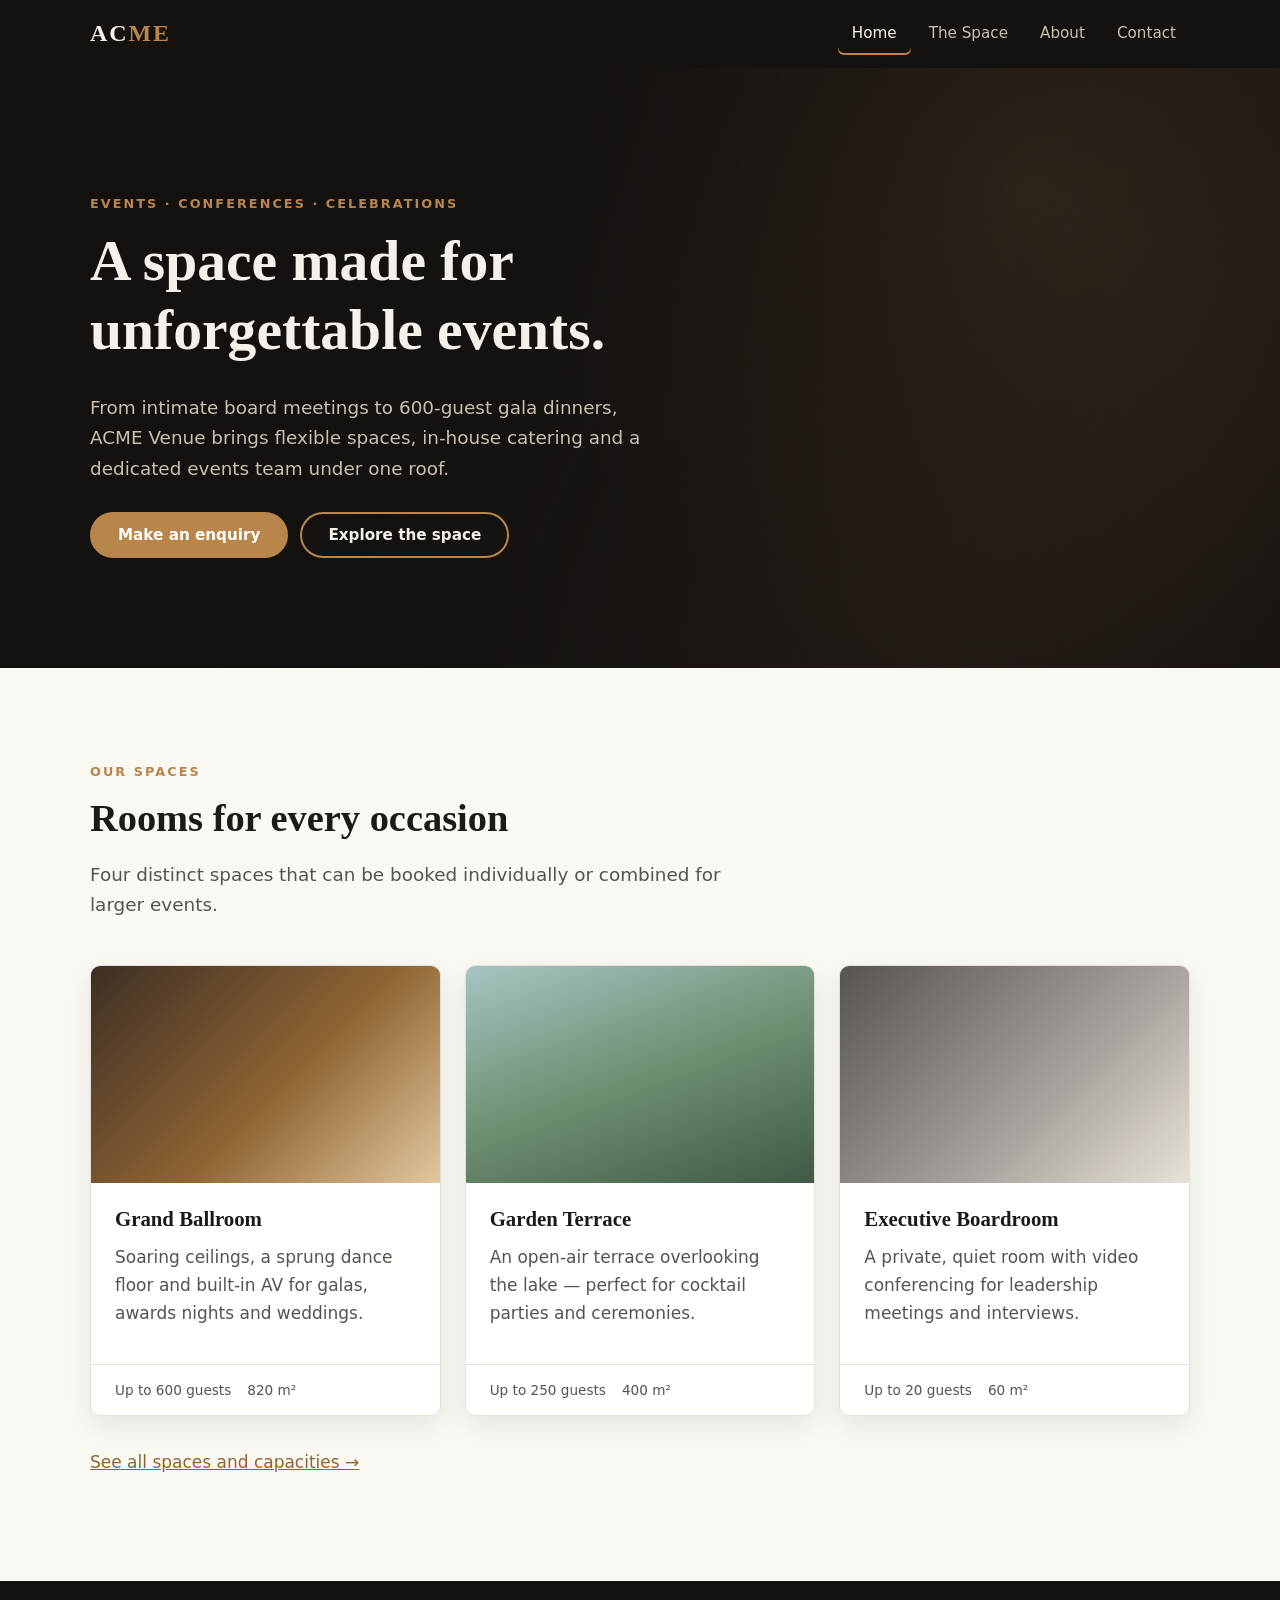
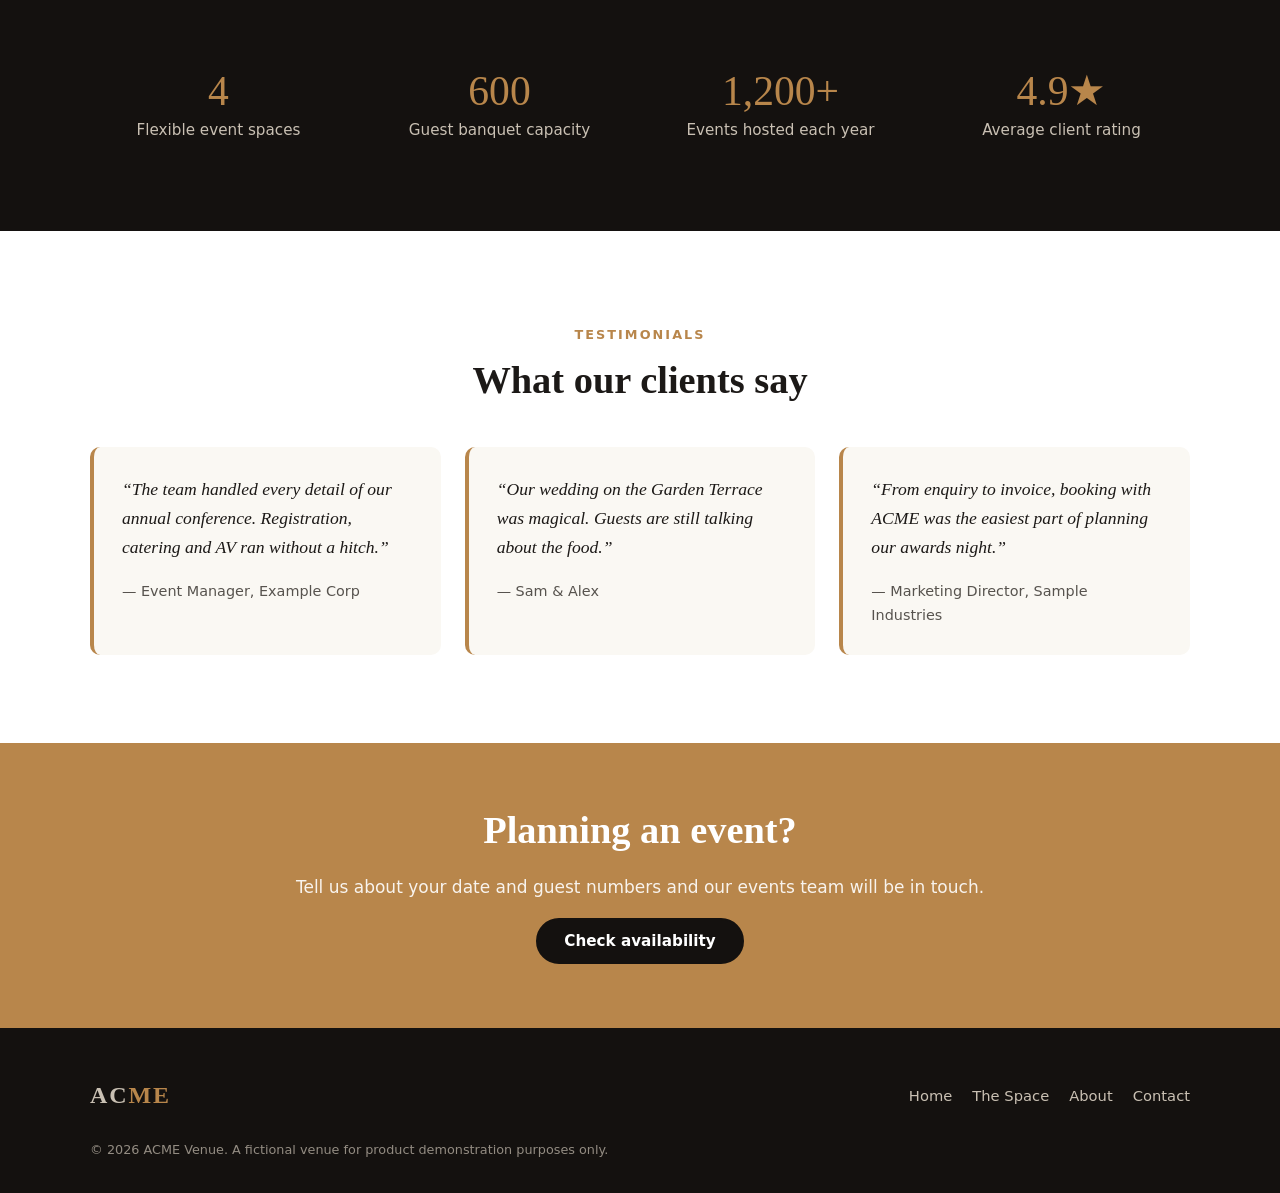
==== site/index.html @ a69da2f5 "Bootstrap static demo site and team tooling - ACME Venue demo site in site/ (Home, The Space, About," ====
<!DOCTYPE html>
<html lang="en">
<head>
  <meta charset="UTF-8">
  <meta name="viewport" content="width=device-width, initial-scale=1.0">
  <title>ACME Venue — Events, Conferences &amp; Celebrations</title>
  <meta name="description" content="ACME Venue is a fictional events venue used to demonstrate product features.">
  <link rel="stylesheet" href="assets/css/styles.css">
</head>
<body>
  <a class="skip-link" href="#main">Skip to content</a>

  <header class="site-header">
    <div class="container">
      <a class="brand" href="index.html">AC<span>ME</span></a>
      <button class="nav-toggle" type="button" aria-controls="site-nav" aria-expanded="false">Menu</button>
      <nav class="site-nav" id="site-nav" aria-label="Main">
        <ul>
          <li><a href="index.html" aria-current="page">Home</a></li>
          <li><a href="space.html">The Space</a></li>
          <li><a href="about.html">About</a></li>
          <li><a href="contact.html">Contact</a></li>
        </ul>
      </nav>
    </div>
  </header>

  <main id="main">
    <section class="hero">
      <div class="container">
        <span class="eyebrow">Events · Conferences · Celebrations</span>
        <h1>A space made for<br>unforgettable events.</h1>
        <p>From intimate board meetings to 600-guest gala dinners, ACME Venue brings flexible spaces, in-house catering and a dedicated events team under one roof.</p>
        <div class="actions">
          <a class="btn" href="contact.html">Make an enquiry</a>
          <a class="btn btn--ghost" href="space.html">Explore the space</a>
        </div>
      </div>
    </section>

    <section class="section">
      <div class="container">
        <div class="section-head">
          <span class="eyebrow">Our spaces</span>
          <h2>Rooms for every occasion</h2>
          <p class="lead">Four distinct spaces that can be booked individually or combined for larger events.</p>
        </div>
        <div class="grid grid--3">
          <article class="card">
            <div class="visual visual--ballroom" role="img" aria-label="Grand Ballroom"></div>
            <div class="card__body">
              <h3>Grand Ballroom</h3>
              <p>Soaring ceilings, a sprung dance floor and built-in AV for galas, awards nights and weddings.</p>
            </div>
            <div class="card__meta"><span>Up to 600 guests</span><span>820 m²</span></div>
          </article>
          <article class="card">
            <div class="visual visual--terrace" role="img" aria-label="Garden Terrace"></div>
            <div class="card__body">
              <h3>Garden Terrace</h3>
              <p>An open-air terrace overlooking the lake — perfect for cocktail parties and ceremonies.</p>
            </div>
            <div class="card__meta"><span>Up to 250 guests</span><span>400 m²</span></div>
          </article>
          <article class="card">
            <div class="visual visual--boardroom" role="img" aria-label="Executive Boardroom"></div>
            <div class="card__body">
              <h3>Executive Boardroom</h3>
              <p>A private, quiet room with video conferencing for leadership meetings and interviews.</p>
            </div>
            <div class="card__meta"><span>Up to 20 guests</span><span>60 m²</span></div>
          </article>
        </div>
        <p style="margin-top: 32px;"><a href="space.html">See all spaces and capacities →</a></p>
      </div>
    </section>

    <section class="section section--dark">
      <div class="container">
        <div class="stats">
          <div><span class="stat__num">4</span><span class="stat__label">Flexible event spaces</span></div>
          <div><span class="stat__num">600</span><span class="stat__label">Guest banquet capacity</span></div>
          <div><span class="stat__num">1,200+</span><span class="stat__label">Events hosted each year</span></div>
          <div><span class="stat__num">4.9★</span><span class="stat__label">Average client rating</span></div>
        </div>
      </div>
    </section>

    <section class="section section--alt" id="testimonials">
      <div class="container">
        <div class="section-head section-head--center">
          <span class="eyebrow">Testimonials</span>
          <h2>What our clients say</h2>
        </div>
        <div class="grid grid--3">
          <blockquote class="quote">
            <p>“The team handled every detail of our annual conference. Registration, catering and AV ran without a hitch.”</p>
            <footer>— Event Manager, Example Corp</footer>
          </blockquote>
          <blockquote class="quote">
            <p>“Our wedding on the Garden Terrace was magical. Guests are still talking about the food.”</p>
            <footer>— Sam &amp; Alex</footer>
          </blockquote>
          <blockquote class="quote">
            <p>“From enquiry to invoice, booking with ACME was the easiest part of planning our awards night.”</p>
            <footer>— Marketing Director, Sample Industries</footer>
          </blockquote>
        </div>
      </div>
    </section>

    <section class="cta">
      <div class="container">
        <h2>Planning an event?</h2>
        <p>Tell us about your date and guest numbers and our events team will be in touch.</p>
        <a class="btn" href="contact.html">Check availability</a>
      </div>
    </section>
  </main>

  <footer class="site-footer">
    <div class="container">
      <a class="brand" href="index.html">AC<span>ME</span></a>
      <nav aria-label="Footer">
        <ul>
          <li><a href="index.html">Home</a></li>
          <li><a href="space.html">The Space</a></li>
          <li><a href="about.html">About</a></li>
          <li><a href="contact.html">Contact</a></li>
        </ul>
      </nav>
      <p class="disclaimer">© <span data-year>2026</span> ACME Venue. A fictional venue for product demonstration purposes only.</p>
    </div>
  </footer>

  <script src="assets/js/main.js"></script>
</body>
</html>
---- site/assets/css/styles.css ----
/* ==========================================================================
   ACME Venue — demo website styles
   Plain CSS, no build step. Keep every url() relative to this file.
   ========================================================================== */

:root {
  --color-ink: #1c1917;
  --color-ink-soft: #57534e;
  --color-paper: #faf8f3;
  --color-surface: #ffffff;
  --color-line: #e7e2d8;
  --color-dark: #14110f;
  --color-dark-soft: #2a2420;
  --color-accent: #b8864b;
  --color-accent-dark: #8f6433;
  --color-on-dark: #f5f1ea;
  --color-on-dark-soft: #c9c0b3;

  --font-sans: system-ui, -apple-system, "Segoe UI", Roboto, "Helvetica Neue", Arial, sans-serif;
  --font-serif: "Iowan Old Style", "Palatino Linotype", Palatino, Georgia, serif;

  --container: 1140px;
  --radius: 10px;
  --shadow: 0 10px 30px rgba(20, 17, 15, 0.08);
}

*, *::before, *::after { box-sizing: border-box; }

html { scroll-behavior: smooth; }

body {
  margin: 0;
  font-family: var(--font-sans);
  font-size: 17px;
  line-height: 1.65;
  color: var(--color-ink);
  background: var(--color-paper);
}

img { max-width: 100%; display: block; }

h1, h2, h3 {
  font-family: var(--font-serif);
  font-weight: 600;
  line-height: 1.2;
  margin: 0 0 0.5em;
}
h1 { font-size: clamp(2.2rem, 5vw, 3.6rem); }
h2 { font-size: clamp(1.7rem, 3.5vw, 2.4rem); }
h3 { font-size: 1.3rem; }

p { margin: 0 0 1em; }

a { color: var(--color-accent-dark); }
a:hover { color: var(--color-accent); }

:focus-visible { outline: 3px solid var(--color-accent); outline-offset: 2px; }

.container {
  width: 100%;
  max-width: var(--container);
  margin: 0 auto;
  padding: 0 20px;
}

.skip-link {
  position: absolute;
  left: -9999px;
  top: 0;
  background: var(--color-surface);
  padding: 8px 16px;
  z-index: 100;
}
.skip-link:focus { left: 16px; top: 16px; }

.eyebrow {
  display: inline-block;
  font-size: 0.8rem;
  font-weight: 600;
  letter-spacing: 0.16em;
  text-transform: uppercase;
  color: var(--color-accent);
  margin-bottom: 0.75rem;
}

/* ---------- Buttons ---------- */

.btn {
  display: inline-block;
  padding: 12px 26px;
  border-radius: 999px;
  border: 2px solid var(--color-accent);
  background: var(--color-accent);
  color: #fff;
  font: 600 0.95rem/1.2 var(--font-sans);
  text-decoration: none;
  cursor: pointer;
  transition: background 0.2s ease, color 0.2s ease, transform 0.1s ease;
}
.btn:hover { background: var(--color-accent-dark); border-color: var(--color-accent-dark); color: #fff; transform: translateY(-1px); }
.btn--ghost { background: transparent; color: var(--color-on-dark); }
.btn--ghost:hover { background: rgba(184, 134, 75, 0.2); color: var(--color-on-dark); }
.btn--outline { background: transparent; color: var(--color-ink); border-color: var(--color-ink); }
.btn--outline:hover { background: var(--color-ink); border-color: var(--color-ink); color: #fff; }

/* ---------- Header / nav ---------- */

.site-header {
  position: sticky;
  top: 0;
  z-index: 50;
  background: var(--color-dark);
  color: var(--color-on-dark);
}
.site-header .container {
  display: flex;
  align-items: center;
  justify-content: space-between;
  min-height: 68px;
}

.brand {
  font-family: var(--font-serif);
  font-size: 1.5rem;
  font-weight: 600;
  letter-spacing: 0.08em;
  color: var(--color-on-dark);
  text-decoration: none;
}
.brand span { color: var(--color-accent); }
.brand:hover { color: var(--color-on-dark); }

.nav-toggle {
  display: none;
  background: none;
  border: 1px solid var(--color-dark-soft);
  border-radius: 6px;
  color: var(--color-on-dark);
  padding: 6px 12px;
  font: inherit;
  cursor: pointer;
}

.site-nav ul {
  display: flex;
  gap: 4px;
  list-style: none;
  margin: 0;
  padding: 0;
}
.site-nav a {
  display: block;
  padding: 8px 14px;
  border-radius: 6px;
  color: var(--color-on-dark-soft);
  text-decoration: none;
  font-size: 0.95rem;
}
.site-nav a:hover { color: var(--color-on-dark); background: var(--color-dark-soft); }
.site-nav a[aria-current="page"] { color: var(--color-on-dark); box-shadow: inset 0 -2px 0 var(--color-accent); }

@media (max-width: 760px) {
  .nav-toggle { display: block; }
  .site-nav {
    display: none;
    position: absolute;
    top: 100%;
    left: 0;
    right: 0;
    background: var(--color-dark);
    border-top: 1px solid var(--color-dark-soft);
    padding: 8px 20px 16px;
  }
  .site-nav.is-open { display: block; }
  .site-nav ul { flex-direction: column; }
}

/* ---------- Hero ---------- */

.hero {
  position: relative;
  color: var(--color-on-dark);
  background:
    linear-gradient(115deg, rgba(20, 17, 15, 0.92) 30%, rgba(20, 17, 15, 0.55)),
    radial-gradient(circle at 80% 20%, #6b4f33 0, transparent 45%),
    radial-gradient(circle at 70% 90%, #3d2f24 0, transparent 50%),
    var(--color-dark);
  padding: 120px 0 110px;
  overflow: hidden;
}
.hero--compact { padding: 80px 0 70px; }
.hero p { max-width: 36rem; font-size: 1.15rem; color: var(--color-on-dark-soft); }
.hero .actions { display: flex; flex-wrap: wrap; gap: 12px; margin-top: 28px; }

/* ---------- Sections ---------- */

.section { padding: 88px 0; }
.section--alt { background: var(--color-surface); }
.section--dark { background: var(--color-dark); color: var(--color-on-dark); }
.section--dark p { color: var(--color-on-dark-soft); }

.section-head { max-width: 40rem; margin-bottom: 44px; }
.section-head--center { margin-left: auto; margin-right: auto; text-align: center; }

.lead { font-size: 1.15rem; color: var(--color-ink-soft); }

@media (max-width: 760px) {
  .section { padding: 56px 0; }
  .hero { padding: 80px 0 72px; }
}

/* ---------- Grids & cards ---------- */

.grid { display: grid; gap: 24px; }
.grid--3 { grid-template-columns: repeat(auto-fit, minmax(260px, 1fr)); }
.grid--2 { grid-template-columns: repeat(auto-fit, minmax(320px, 1fr)); gap: 56px; align-items: center; }

.card {
  background: var(--color-surface);
  border: 1px solid var(--color-line);
  border-radius: var(--radius);
  overflow: hidden;
  box-shadow: var(--shadow);
  display: flex;
  flex-direction: column;
}
.card__body { padding: 24px; flex: 1; }
.card__body p { color: var(--color-ink-soft); margin-bottom: 0.75em; }
.card__meta {
  display: flex;
  flex-wrap: wrap;
  gap: 8px 16px;
  font-size: 0.85rem;
  color: var(--color-ink-soft);
  padding: 14px 24px;
  border-top: 1px solid var(--color-line);
}

/* Decorative "photo" placeholders — pure CSS so the site works offline. */
.visual {
  aspect-ratio: 16 / 10;
  background: linear-gradient(135deg, #d9c4a5, #8f6433);
}
.visual--ballroom { background: linear-gradient(135deg, #3d2f24 0%, #8f6433 55%, #e2c89f 100%); }
.visual--terrace  { background: linear-gradient(160deg, #a7c4c2 0%, #6f8f72 50%, #3f5a45 100%); }
.visual--boardroom{ background: linear-gradient(135deg, #57534e 0%, #a8a29e 60%, #e7e2d8 100%); }
.visual--gallery  { background: linear-gradient(135deg, #7c2d12 0%, #b8864b 60%, #f5d7a8 100%); }
.visual--tall { aspect-ratio: 4 / 3; border-radius: var(--radius); box-shadow: var(--shadow); }

/* ---------- Stats ---------- */

.stats {
  display: grid;
  grid-template-columns: repeat(auto-fit, minmax(180px, 1fr));
  gap: 24px;
  text-align: center;
}
.stat__num {
  display: block;
  font-family: var(--font-serif);
  font-size: 2.6rem;
  color: var(--color-accent);
  line-height: 1.1;
}
.stat__label { color: var(--color-on-dark-soft); font-size: 0.95rem; }

/* ---------- Testimonials ---------- */

.quote {
  margin: 0;
  padding: 28px;
  background: var(--color-paper);
  border-left: 4px solid var(--color-accent);
  border-radius: var(--radius);
}
.quote p { font-family: var(--font-serif); font-size: 1.1rem; font-style: italic; }
.quote footer { font-size: 0.9rem; color: var(--color-ink-soft); }

/* ---------- Lists / tables ---------- */

.ticks { list-style: none; padding: 0; margin: 0 0 1.5em; }
.ticks li { position: relative; padding-left: 28px; margin-bottom: 8px; }
.ticks li::before { content: "✓"; position: absolute; left: 0; color: var(--color-accent); font-weight: 700; }

.table-wrap { overflow-x: auto; }
table { width: 100%; border-collapse: collapse; background: var(--color-surface); border-radius: var(--radius); overflow: hidden; }
th, td { padding: 14px 16px; text-align: left; border-bottom: 1px solid var(--color-line); }
th { background: var(--color-dark); color: var(--color-on-dark); font-weight: 600; font-size: 0.9rem; }

/* ---------- CTA banner ---------- */

.cta {
  background: var(--color-accent);
  color: #fff;
  padding: 64px 0;
  text-align: center;
}
.cta h2 { color: #fff; }
.cta p { color: rgba(255, 255, 255, 0.9); }
.cta .btn { background: var(--color-dark); border-color: var(--color-dark); }
.cta .btn:hover { background: var(--color-dark-soft); border-color: var(--color-dark-soft); }

/* ---------- Forms ---------- */

.form { display: grid; gap: 16px; }
.form-row { display: grid; grid-template-columns: repeat(auto-fit, minmax(220px, 1fr)); gap: 16px; }
.form label { display: block; font-weight: 600; font-size: 0.9rem; margin-bottom: 6px; }
.form input, .form select, .form textarea {
  width: 100%;
  padding: 11px 14px;
  font: inherit;
  color: inherit;
  background: var(--color-surface);
  border: 1.5px solid var(--color-line);
  border-radius: 8px;
}
.form input:focus, .form select:focus, .form textarea:focus {
  outline: none;
  border-color: var(--color-accent);
  box-shadow: 0 0 0 3px rgba(184, 134, 75, 0.2);
}
.form-note { font-size: 0.85rem; color: var(--color-ink-soft); }
.form-success {
  padding: 16px 20px;
  border-radius: 8px;
  background: #ecf5e8;
  border: 1px solid #b9d8ad;
  color: #2f5a22;
}

.contact-list { list-style: none; padding: 0; margin: 0; }
.contact-list li { margin-bottom: 18px; }
.contact-list strong { display: block; font-size: 0.8rem; letter-spacing: 0.1em; text-transform: uppercase; color: var(--color-ink-soft); }

.panel {
  background: var(--color-surface);
  border: 1px solid var(--color-line);
  border-radius: var(--radius);
  padding: 32px;
  box-shadow: var(--shadow);
}

/* ---------- Footer ---------- */

.site-footer {
  background: var(--color-dark);
  color: var(--color-on-dark-soft);
  padding: 48px 0 32px;
  font-size: 0.92rem;
}
.site-footer .container { display: flex; flex-wrap: wrap; gap: 24px; justify-content: space-between; align-items: center; }
.site-footer nav ul { display: flex; flex-wrap: wrap; gap: 20px; list-style: none; margin: 0; padding: 0; }
.site-footer a { color: var(--color-on-dark-soft); text-decoration: none; }
.site-footer a:hover { color: var(--color-on-dark); }
.site-footer .disclaimer { flex-basis: 100%; font-size: 0.8rem; opacity: 0.7; margin: 0; }
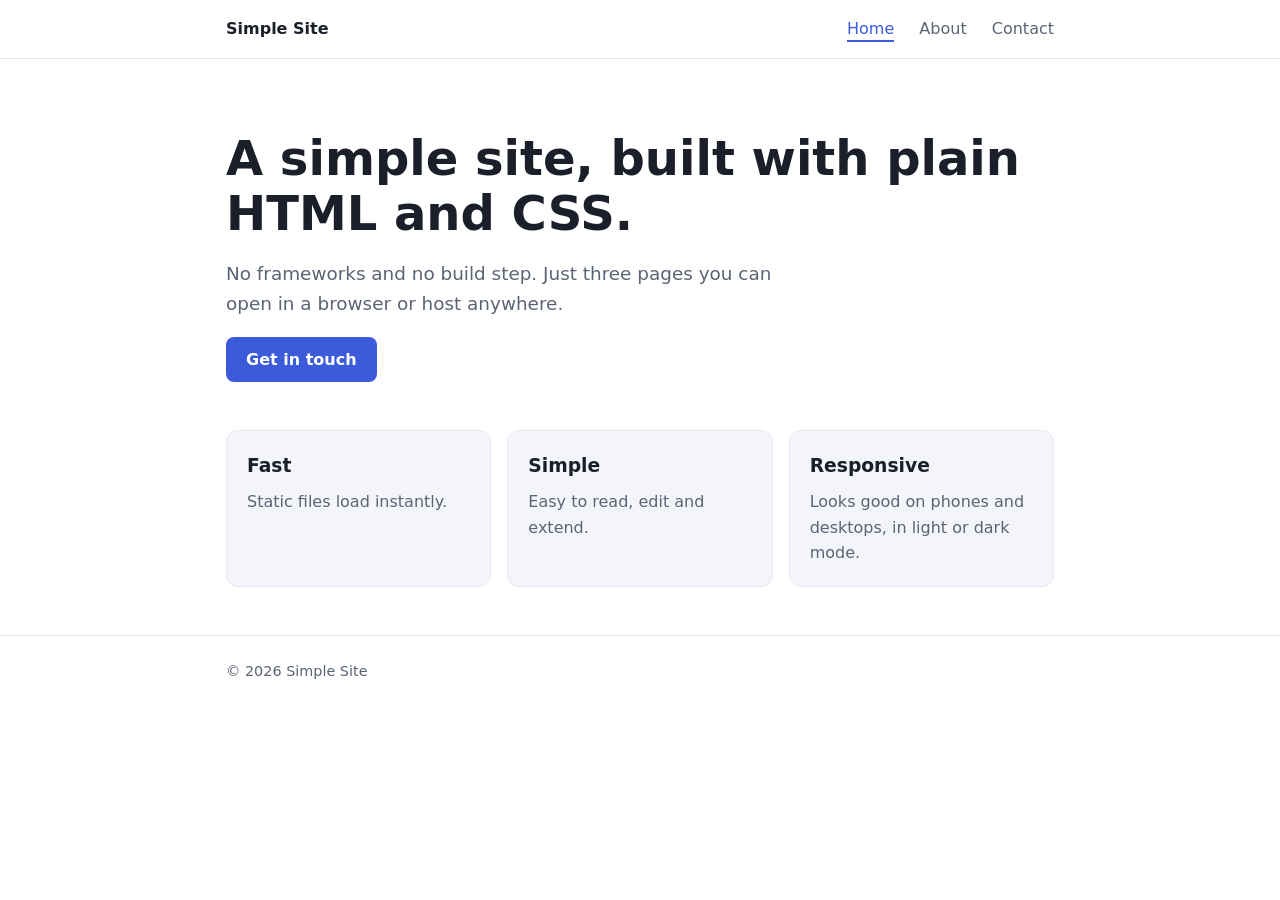
==== commit a29a15e2: "Replace site with new website Co-Authored-By: Claude Sonnet 5.5 <noreply@anthropic.com> Claude-Sessi" ====
--- a/site/index.html
+++ b/site/index.html
@@ -1,138 +1,32 @@
-<!DOCTYPE html>
+<!doctype html>
 <html lang="en">
 <head>
-  <meta charset="UTF-8">
-  <meta name="viewport" content="width=device-width, initial-scale=1.0">
-  <title>ACME Venue — Events, Conferences &amp; Celebrations</title>
-  <meta name="description" content="ACME Venue is a fictional events venue used to demonstrate product features.">
-  <link rel="stylesheet" href="assets/css/styles.css">
+<meta charset="utf-8">
+<meta name="viewport" content="width=device-width,initial-scale=1">
+<title>Home | Simple Site</title>
+<link rel="stylesheet" href="assets/styles.css">
 </head>
 <body>
-  <a class="skip-link" href="#main">Skip to content</a>
-
-  <header class="site-header">
-    <div class="container">
-      <a class="brand" href="index.html">AC<span>ME</span></a>
-      <button class="nav-toggle" type="button" aria-controls="site-nav" aria-expanded="false">Menu</button>
-      <nav class="site-nav" id="site-nav" aria-label="Main">
-        <ul>
-          <li><a href="index.html" aria-current="page">Home</a></li>
-          <li><a href="space.html">The Space</a></li>
-          <li><a href="about.html">About</a></li>
-          <li><a href="contact.html">Contact</a></li>
-        </ul>
-      </nav>
-    </div>
-  </header>
-
-  <main id="main">
-    <section class="hero">
-      <div class="container">
-        <span class="eyebrow">Events · Conferences · Celebrations</span>
-        <h1>A space made for<br>unforgettable events.</h1>
-        <p>From intimate board meetings to 600-guest gala dinners, ACME Venue brings flexible spaces, in-house catering and a dedicated events team under one roof.</p>
-        <div class="actions">
-          <a class="btn" href="contact.html">Make an enquiry</a>
-          <a class="btn btn--ghost" href="space.html">Explore the space</a>
-        </div>
-      </div>
-    </section>
-
-    <section class="section">
-      <div class="container">
-        <div class="section-head">
-          <span class="eyebrow">Our spaces</span>
-          <h2>Rooms for every occasion</h2>
-          <p class="lead">Four distinct spaces that can be booked individually or combined for larger events.</p>
-        </div>
-        <div class="grid grid--3">
-          <article class="card">
-            <div class="visual visual--ballroom" role="img" aria-label="Grand Ballroom"></div>
-            <div class="card__body">
-              <h3>Grand Ballroom</h3>
-              <p>Soaring ceilings, a sprung dance floor and built-in AV for galas, awards nights and weddings.</p>
-            </div>
-            <div class="card__meta"><span>Up to 600 guests</span><span>820 m²</span></div>
-          </article>
-          <article class="card">
-            <div class="visual visual--terrace" role="img" aria-label="Garden Terrace"></div>
-            <div class="card__body">
-              <h3>Garden Terrace</h3>
-              <p>An open-air terrace overlooking the lake — perfect for cocktail parties and ceremonies.</p>
-            </div>
-            <div class="card__meta"><span>Up to 250 guests</span><span>400 m²</span></div>
-          </article>
-          <article class="card">
-            <div class="visual visual--boardroom" role="img" aria-label="Executive Boardroom"></div>
-            <div class="card__body">
-              <h3>Executive Boardroom</h3>
-              <p>A private, quiet room with video conferencing for leadership meetings and interviews.</p>
-            </div>
-            <div class="card__meta"><span>Up to 20 guests</span><span>60 m²</span></div>
-          </article>
-        </div>
-        <p style="margin-top: 32px;"><a href="space.html">See all spaces and capacities →</a></p>
-      </div>
-    </section>
-
-    <section class="section section--dark">
-      <div class="container">
-        <div class="stats">
-          <div><span class="stat__num">4</span><span class="stat__label">Flexible event spaces</span></div>
-          <div><span class="stat__num">600</span><span class="stat__label">Guest banquet capacity</span></div>
-          <div><span class="stat__num">1,200+</span><span class="stat__label">Events hosted each year</span></div>
-          <div><span class="stat__num">4.9★</span><span class="stat__label">Average client rating</span></div>
-        </div>
-      </div>
-    </section>
-
-    <section class="section section--alt" id="testimonials">
-      <div class="container">
-        <div class="section-head section-head--center">
-          <span class="eyebrow">Testimonials</span>
-          <h2>What our clients say</h2>
-        </div>
-        <div class="grid grid--3">
-          <blockquote class="quote">
-            <p>“The team handled every detail of our annual conference. Registration, catering and AV ran without a hitch.”</p>
-            <footer>— Event Manager, Example Corp</footer>
-          </blockquote>
-          <blockquote class="quote">
-            <p>“Our wedding on the Garden Terrace was magical. Guests are still talking about the food.”</p>
-            <footer>— Sam &amp; Alex</footer>
-          </blockquote>
-          <blockquote class="quote">
-            <p>“From enquiry to invoice, booking with ACME was the easiest part of planning our awards night.”</p>
-            <footer>— Marketing Director, Sample Industries</footer>
-          </blockquote>
-        </div>
-      </div>
-    </section>
-
-    <section class="cta">
-      <div class="container">
-        <h2>Planning an event?</h2>
-        <p>Tell us about your date and guest numbers and our events team will be in touch.</p>
-        <a class="btn" href="contact.html">Check availability</a>
-      </div>
-    </section>
-  </main>
-
-  <footer class="site-footer">
-    <div class="container">
-      <a class="brand" href="index.html">AC<span>ME</span></a>
-      <nav aria-label="Footer">
-        <ul>
-          <li><a href="index.html">Home</a></li>
-          <li><a href="space.html">The Space</a></li>
-          <li><a href="about.html">About</a></li>
-          <li><a href="contact.html">Contact</a></li>
-        </ul>
-      </nav>
-      <p class="disclaimer">© <span data-year>2026</span> ACME Venue. A fictional venue for product demonstration purposes only.</p>
-    </div>
-  </footer>
-
-  <script src="assets/js/main.js"></script>
+<header><div class="wrap">
+<a class="brand" href="index.html">Simple Site</a>
+<nav>
+<a href="index.html" aria-current="page">Home</a>
+<a href="about.html">About</a>
+<a href="contact.html">Contact</a>
+</nav>
+</div></header>
+<main class="wrap">
+<section class="hero">
+<h1>A simple site, built with plain HTML and CSS.</h1>
+<p>No frameworks and no build step. Just three pages you can open in a browser or host anywhere.</p>
+<a class="btn" href="contact.html">Get in touch</a>
+</section>
+<section class="cards">
+<div class="card"><h3>Fast</h3><p>Static files load instantly.</p></div>
+<div class="card"><h3>Simple</h3><p>Easy to read, edit and extend.</p></div>
+<div class="card"><h3>Responsive</h3><p>Looks good on phones and desktops, in light or dark mode.</p></div>
+</section>
+</main>
+<footer><div class="wrap">&copy; 2026 Simple Site</div></footer>
 </body>
 </html>
--- a/site/assets/styles.css
+++ b/site/assets/styles.css
@@ -0,0 +1,23 @@
+:root{--bg:#fff;--fg:#1b1f2a;--muted:#5b6474;--accent:#3b5bdb;--soft:#f3f5fb;--line:#e3e7f0}
+@media(prefers-color-scheme:dark){:root{--bg:#12141b;--fg:#eceff6;--muted:#a3adc2;--accent:#8ea2ff;--soft:#1a1d27;--line:#2a2f3d}}
+*{box-sizing:border-box}
+body{margin:0;font:16px/1.6 system-ui,-apple-system,Segoe UI,Roboto,sans-serif;background:var(--bg);color:var(--fg)}
+.wrap{max-width:860px;margin:0 auto;padding:0 16px}
+header{border-bottom:1px solid var(--line)}
+header .wrap{display:flex;flex-wrap:wrap;justify-content:space-between;align-items:center;gap:8px;padding-top:16px;padding-bottom:16px}
+.brand{font-weight:700;color:var(--fg);text-decoration:none}
+nav a{color:var(--muted);text-decoration:none;margin-left:20px;padding-bottom:2px}
+nav a:hover,nav a[aria-current=page]{color:var(--accent);border-bottom:2px solid var(--accent)}
+.hero{padding:72px 0 48px}
+.hero h1{font-size:clamp(2rem,6vw,3rem);line-height:1.15;margin:0 0 16px}
+.hero p{color:var(--muted);font-size:1.15rem;max-width:560px}
+.btn{display:inline-block;background:var(--accent);color:#fff;padding:10px 20px;border-radius:8px;text-decoration:none;font-weight:600;border:0;font-size:1rem;cursor:pointer}
+main h2{margin-top:0}
+.cards{display:grid;grid-template-columns:repeat(auto-fit,minmax(220px,1fr));gap:16px;padding-bottom:48px}
+.card{background:var(--soft);border:1px solid var(--line);border-radius:12px;padding:20px}
+.card h3{margin:0 0 8px}.card p{margin:0;color:var(--muted)}
+.page{padding:48px 0}
+form{display:grid;gap:14px;max-width:480px}
+label{display:grid;gap:6px;font-weight:600}
+input,textarea{font:inherit;padding:10px;border-radius:8px;border:1px solid var(--line);background:var(--bg);color:var(--fg)}
+footer{border-top:1px solid var(--line);color:var(--muted);padding:24px 0;font-size:.9rem}
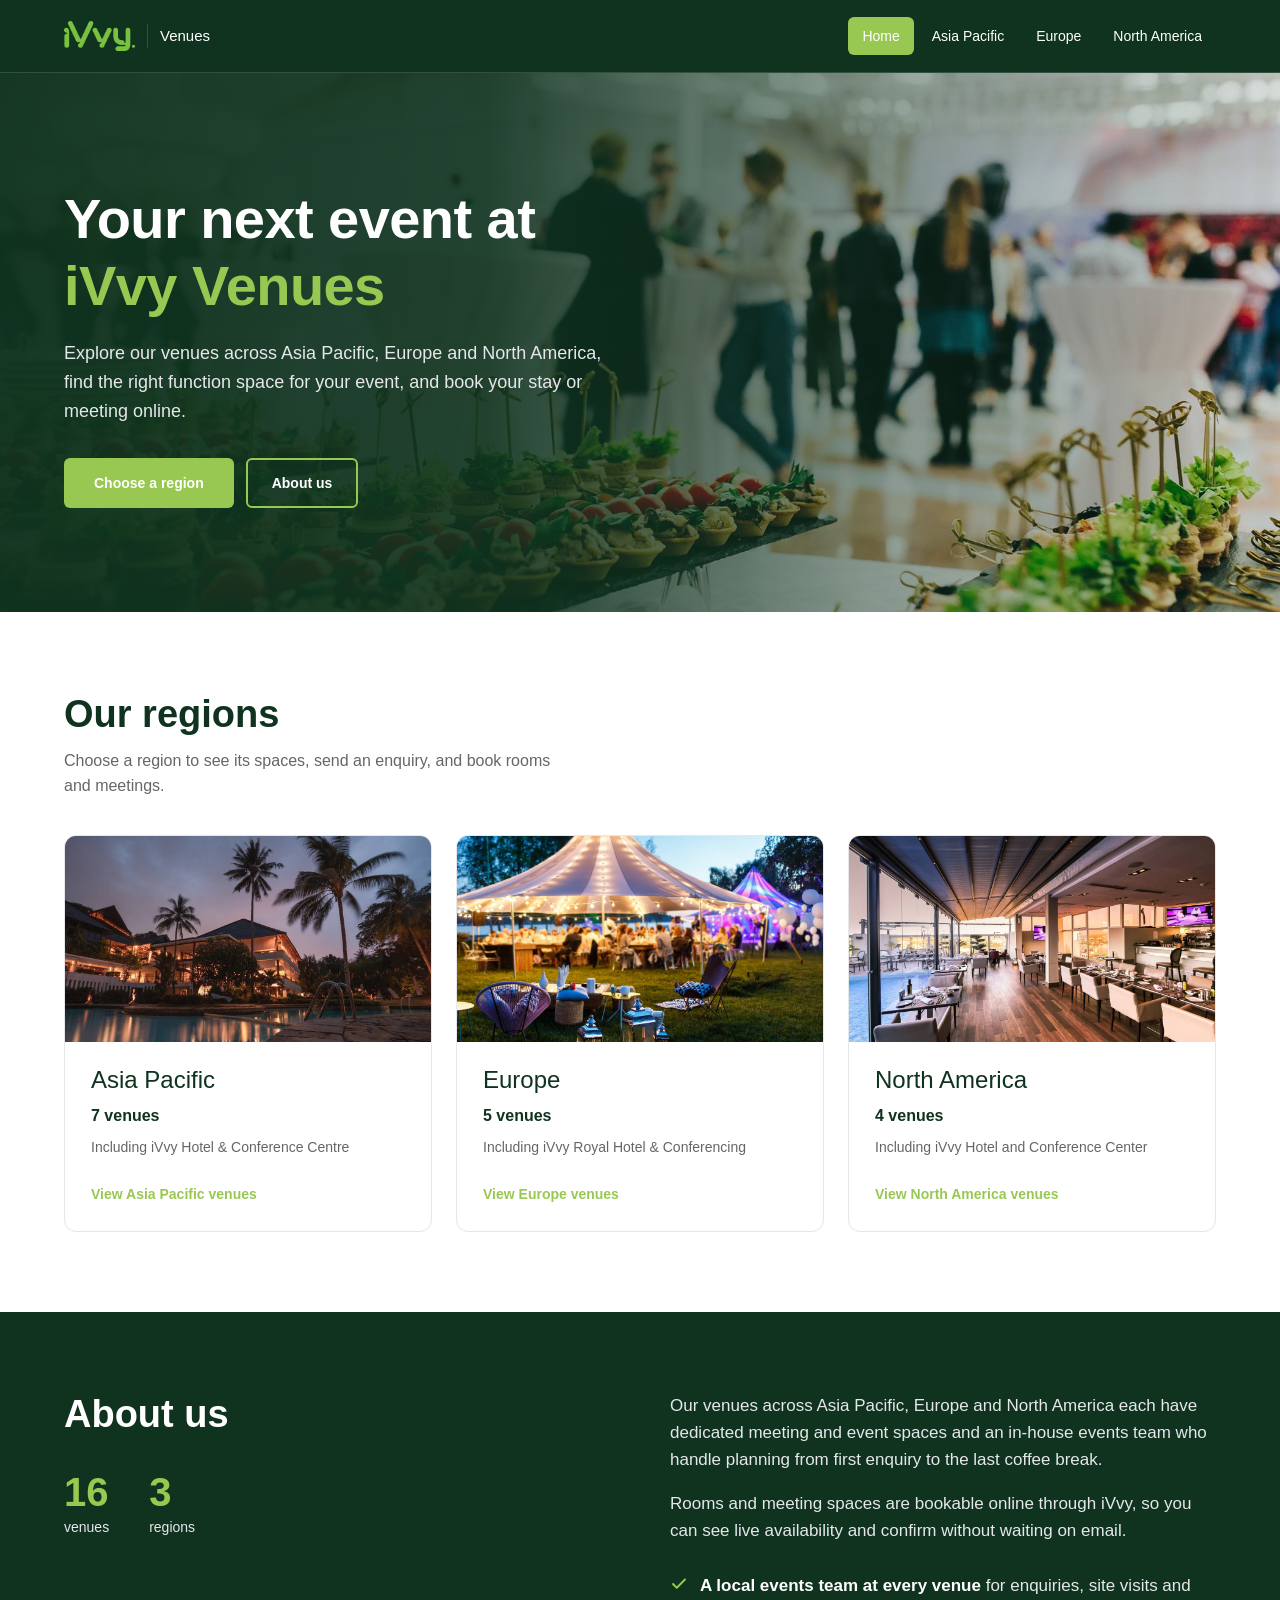
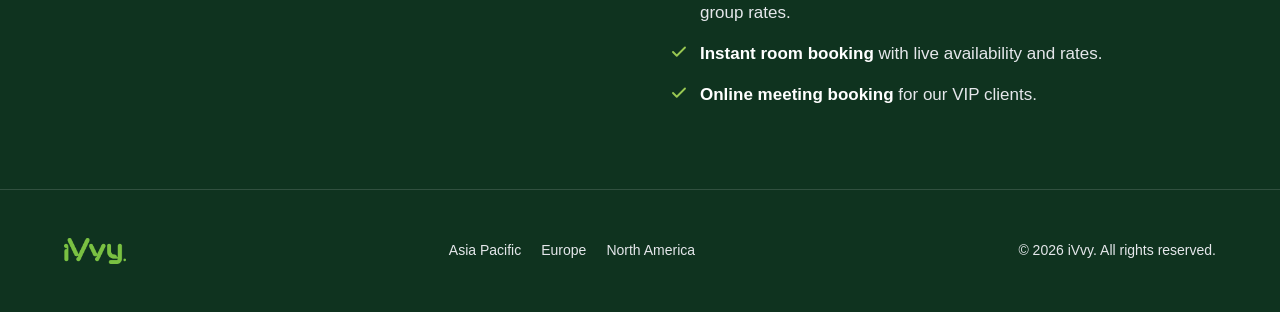
==== commit c3d2f47c: "Replace site with the iVvy Venues website Split the single-file artifact into index.html, assets/css" ====
--- a/site/index.html
+++ b/site/index.html
@@ -1,32 +1,34 @@
-<!doctype html>
+<!DOCTYPE html>
 <html lang="en">
 <head>
 <meta charset="utf-8">
-<meta name="viewport" content="width=device-width,initial-scale=1">
-<title>Home | Simple Site</title>
-<link rel="stylesheet" href="assets/styles.css">
+<meta name="viewport" content="width=device-width, initial-scale=1, viewport-fit=cover">
+<title>iVvy Venues — Meeting and event spaces</title>
+<link rel="stylesheet" href="assets/css/styles.css">
 </head>
 <body>
-<header><div class="wrap">
-<a class="brand" href="index.html">Simple Site</a>
-<nav>
-<a href="index.html" aria-current="page">Home</a>
-<a href="about.html">About</a>
-<a href="contact.html">Contact</a>
-</nav>
-</div></header>
-<main class="wrap">
-<section class="hero">
-<h1>A simple site, built with plain HTML and CSS.</h1>
-<p>No frameworks and no build step. Just three pages you can open in a browser or host anywhere.</p>
-<a class="btn" href="contact.html">Get in touch</a>
-</section>
-<section class="cards">
-<div class="card"><h3>Fast</h3><p>Static files load instantly.</p></div>
-<div class="card"><h3>Simple</h3><p>Easy to read, edit and extend.</p></div>
-<div class="card"><h3>Responsive</h3><p>Looks good on phones and desktops, in light or dark mode.</p></div>
-</section>
-</main>
-<footer><div class="wrap">&copy; 2026 Simple Site</div></footer>
+<a class="skip" href="#main">Skip to content</a>
+<header class="site-header">
+  <div class="container">
+    <a class="brand" href="#/" aria-label="iVvy Venues home"><img src="assets/img/logo.png" alt="iVvy"><span>Venues</span></a>
+    <nav class="nav" aria-label="Main">
+      <a href="#/" data-route="home">Home</a>
+      <a href="#/asia-pacific" data-route="asia-pacific">Asia Pacific</a>
+      <a href="#/europe" data-route="europe">Europe</a>
+      <a href="#/north-america" data-route="north-america">North America</a>
+    </nav>
+  </div>
+</header>
+<main id="main" tabindex="-1"></main>
+<footer class="site-footer">
+  <div class="container">
+    <img src="assets/img/logo.png" alt="iVvy">
+    <nav aria-label="Footer"><a href="#/asia-pacific">Asia Pacific</a><a href="#/europe">Europe</a><a href="#/north-america">North America</a></nav>
+    <span>© 2026 iVvy. All rights reserved.</span>
+  </div>
+</footer>
+<div class="toast" role="status" aria-live="polite" id="toast"></div>
+
+<script src="assets/js/main.js"></script>
 </body>
 </html>
--- a/site/assets/css/styles.css
+++ b/site/assets/css/styles.css
@@ -0,0 +1,185 @@
+:root{
+  --ivvy-dark-green:#0F331F; --ivvy-green-mid:#99c852; --ivvy-green-hover:#7aaa3a; --ivvy-green-light:#CCE3A8;
+  --ivvy-white:#ffffff; --ivvy-off-white:#e5e7eb; --ivvy-light-gray:#e5e7eb; --ivvy-body-dark:#666666; --ivvy-body-light:#e5e7eb; --ivvy-muted-text:#666666;
+  --ivvy-font-heading:'Poppins', Arial, sans-serif; --ivvy-font-body:'Nunito Sans', Arial, sans-serif;
+  --ivvy-container:1200px; --ivvy-radius-card:10px; --ivvy-radius-btn:6px;
+  /* neutral scale */
+  --ivvy-card-dark:#1a4a2a;
+  --page:var(--ivvy-white); --alt:var(--ivvy-white); --card:var(--ivvy-white); --well:var(--ivvy-white); --border:var(--ivvy-light-gray);
+  --heading:var(--ivvy-dark-green); --text:var(--ivvy-body-dark); --strong:var(--ivvy-dark-green); --accent:var(--ivvy-green-mid);
+  --photo-a:var(--ivvy-off-white); --photo-b:var(--ivvy-off-white); --photo-icon:var(--ivvy-muted-text); --field:var(--ivvy-white);
+  color-scheme:light;
+  box-sizing:border-box; padding-top:env(safe-area-inset-top,0px); padding-bottom:env(safe-area-inset-bottom,0px);
+  background:var(--page);
+}
+html{scroll-padding-top:calc(env(safe-area-inset-top,0px) + 88px)}
+*,*::before,*::after{box-sizing:border-box}
+body{margin:0;font-family:var(--ivvy-font-body);font-size:16px;line-height:1.6;color:var(--text);background:var(--page)}
+h1,h2,h3{font-family:var(--ivvy-font-heading);color:var(--heading);line-height:1.2;margin:0}
+p{margin:0}
+a{color:var(--accent);text-decoration:none}
+a:hover{text-decoration:underline}
+.btn:hover,.nav a:hover,.brand:hover,.region-card:hover,.site-footer a:hover{text-decoration:none}
+img{max-width:100%;display:block}
+:focus-visible{outline:3px solid var(--accent);outline-offset:3px;border-radius:4px}
+[tabindex="-1"]:focus{outline:none}
+.container{max-width:var(--ivvy-container);margin:0 auto;padding:0 24px}
+.section{padding:80px 0}
+/* dark green scope: nav, headers, alternating sections, footer */
+.site-header,.hero,.section--alt,.site-footer{
+  --page:var(--ivvy-dark-green); --alt:var(--ivvy-dark-green); --card:var(--ivvy-card-dark); --well:rgba(255,255,255,.08);
+  --border:rgba(255,255,255,.14); --heading:var(--ivvy-white); --strong:var(--ivvy-white); --text:var(--ivvy-body-light);
+  color:var(--text);
+}
+.section--alt{background:var(--ivvy-dark-green)}
+.form-card{ /* white card on dark: restore light tokens */
+  --card:var(--ivvy-white); --border:var(--ivvy-light-gray); --heading:var(--ivvy-dark-green); --strong:var(--ivvy-dark-green); --text:var(--ivvy-body-dark); --field:var(--ivvy-white);
+  color:var(--text);
+}
+.section--alt .stat b{color:var(--ivvy-green-mid)}
+@media (max-width:768px){.section{padding:48px 0}}
+
+/* header */
+.site-header{position:sticky;top:env(safe-area-inset-top,0px);z-index:20;background:var(--ivvy-dark-green);border-bottom:1px solid var(--border)}
+.site-header .container{display:flex;align-items:center;gap:24px;height:72px}
+.brand{display:flex;align-items:center;gap:12px;text-decoration:none;flex-shrink:0}
+.brand img{height:30px;width:auto}
+.brand span{font-family:var(--ivvy-font-heading);font-weight:500;color:var(--heading);font-size:15px;padding-left:12px;border-left:1px solid var(--border)}
+.nav{margin-left:auto;display:flex;gap:4px;overflow-x:auto;scrollbar-width:none}
+.nav::-webkit-scrollbar{display:none}
+.nav a{font-family:var(--ivvy-font-heading);font-weight:500;font-size:14px;color:var(--strong);text-decoration:none;padding:8px 14px;border-radius:var(--ivvy-radius-btn);white-space:nowrap}
+.nav a:hover{background:var(--well)}
+.nav a[aria-current="page"]{color:#fff;background:var(--accent)}
+@media (max-width:640px){
+  .site-header .container{flex-direction:column;align-items:flex-start;height:auto;padding-top:12px;padding-bottom:8px;gap:8px}
+  .nav{margin-left:-14px;width:calc(100% + 28px)}
+}
+
+/* buttons */
+.btn{display:inline-flex;align-items:center;justify-content:center;font-family:var(--ivvy-font-heading);font-weight:600;font-size:14px;border-radius:var(--ivvy-radius-btn);padding:12px 28px;text-decoration:none;cursor:pointer;border:2px solid transparent;transition:background .2s ease,transform .1s ease,color .2s ease}
+.btn-primary{background:var(--accent);color:var(--ivvy-white);border:none;padding:14px 30px}
+.btn-primary:hover{background:var(--ivvy-green-hover);transform:translateY(-1px)}
+.btn-outline{background:transparent;color:var(--ivvy-dark-green);border-color:var(--ivvy-dark-green);padding:10px 24px}
+.btn-outline:hover{background:var(--ivvy-dark-green);color:var(--ivvy-white)}
+/* Dark Ghost on dark sections */
+.hero .btn-outline,.section--alt .btn-outline{color:var(--ivvy-white);border-color:var(--ivvy-green-mid)}
+.hero .btn-outline:hover,.section--alt .btn-outline:hover{background:rgba(153,200,82,.15);color:var(--ivvy-white)}
+
+/* hero */
+.hero{position:relative;padding:112px 0 104px;background:var(--ivvy-dark-green) center/cover no-repeat;isolation:isolate}
+.hero::before{content:"";position:absolute;inset:0;z-index:-1;background:linear-gradient(90deg,
+  rgba(15,51,31,.97) 0%, rgba(15,51,31,.9) 38%, rgba(15,51,31,.45) 68%, rgba(15,51,31,.15) 100%)}
+@media (max-width:900px){.hero::before{background:rgba(15,51,31,.86)}}
+.hero h1 em{font-style:normal;color:var(--ivvy-green-mid)}
+.hero h1{font-weight:700;font-size:clamp(34px,5.2vw,56px);max-width:17ch;letter-spacing:-.01em}
+.hero .lede{font-size:18px;max-width:54ch;margin-top:20px}
+.hero .actions{display:flex;gap:12px;flex-wrap:wrap;margin-top:32px}
+.hero .country{display:inline-flex;align-items:center;gap:8px;font-family:var(--ivvy-font-heading);font-weight:500;font-size:14px;color:var(--strong);background:var(--card);border:1px solid var(--border);border-radius:999px;padding:6px 14px 6px 8px;margin-bottom:20px}
+.hero .country i{width:10px;height:10px;border-radius:50%;background:var(--accent)}
+@media (max-width:768px){.hero{padding:64px 0 64px}}
+
+.section-head{display:flex;justify-content:space-between;align-items:end;gap:24px;flex-wrap:wrap;margin-bottom:36px}
+.section-head h2{font-size:clamp(26px,3.4vw,38px);font-weight:600}
+.section-head p{max-width:56ch;margin-top:10px}
+
+/* home region blocks */
+.regions{display:grid;grid-template-columns:repeat(3,1fr);gap:24px}
+.region-card{background:var(--card);border:1px solid var(--border);border-radius:12px;overflow:hidden;display:flex;flex-direction:column;text-decoration:none;color:var(--text);transition:transform .15s ease,box-shadow .15s ease}
+.region-card:hover{transform:translateY(-3px);box-shadow:0 10px 30px rgba(15,51,31,.08)}
+.region-card .photo{aspect-ratio:16/9}
+.region-card .body{padding:24px 26px 26px;display:flex;flex-direction:column;gap:8px;flex:1}
+.region-card h3{font-size:24px;font-weight:500}
+.region-card .hotel{color:var(--strong);font-weight:600}
+.region-card .meta{font-size:14px}
+.region-card .go{margin-top:auto;padding-top:16px;font-family:var(--ivvy-font-heading);font-weight:600;font-size:14px;color:var(--accent)}
+@media (max-width:900px){.regions{grid-template-columns:1fr}}
+
+/* about */
+.about{display:grid;grid-template-columns:1fr 1fr;gap:60px;align-items:start}
+.about h2{font-size:clamp(26px,3.4vw,38px);font-weight:600}
+.about .copy{font-size:17px;max-width:60ch}
+.about .copy p+p{margin-top:16px}
+.stats{display:flex;gap:40px;flex-wrap:wrap;margin-top:32px}
+.stat b{display:block;font-family:var(--ivvy-font-heading);color:var(--heading);font-size:40px;font-weight:700;line-height:1.1}
+.stat span{font-size:14px}
+.about-list{list-style:none;padding:0;margin:28px 0 0;display:grid;gap:14px}
+.about-list li{display:flex;gap:12px;align-items:flex-start}
+.about-list svg{flex-shrink:0;margin-top:3px;color:var(--accent)}
+.about-list strong{color:var(--strong)}
+@media (max-width:900px){.about{grid-template-columns:1fr;gap:28px}}
+
+/* photos */
+.photo{position:relative;background:linear-gradient(135deg,var(--photo-a),var(--photo-b));color:var(--photo-icon);display:grid;place-items:center;overflow:hidden;margin:0}
+.photo svg{width:64px;height:64px}
+.photo img{position:absolute;inset:0;width:100%;height:100%;object-fit:cover}
+
+/* spaces */
+.filters{display:flex;gap:8px;flex-wrap:wrap}
+.chip{font-family:var(--ivvy-font-heading);font-size:13px;font-weight:500;padding:7px 14px;border-radius:999px;border:1.5px solid var(--border);background:var(--card);color:var(--strong);cursor:pointer}
+.chip:hover{border-color:var(--accent)}
+.chip[aria-pressed="true"]{background:var(--accent);border-color:var(--accent);color:#fff}
+.chip span{opacity:.7;margin-left:4px}
+.spaces{display:flex;gap:20px;overflow-x:auto;scroll-snap-type:x mandatory;scroll-behavior:smooth;padding-bottom:12px;scrollbar-width:thin;scrollbar-color:var(--border) transparent;overscroll-behavior-x:contain}
+.spaces::-webkit-scrollbar{height:6px}.spaces::-webkit-scrollbar-thumb{background:var(--border);border-radius:3px}
+.spaces .space{flex:0 0 calc((100% - 4 * 20px) / 4.4);scroll-snap-align:start;min-width:220px}
+@media (max-width:900px){.spaces .space{flex-basis:calc((100% - 20px) / 2.2)}}
+@media (max-width:560px){.spaces .space{flex-basis:78%}}
+.scroller-nav{display:flex;gap:8px}
+.arrow{width:44px;height:44px;border-radius:50%;border:1.5px solid var(--border);background:var(--card);color:var(--heading);display:grid;place-items:center;cursor:pointer;transition:border-color .2s,background .2s}
+.arrow:hover:not(:disabled){border-color:var(--accent);background:var(--accent);color:#fff}
+.arrow:disabled{opacity:.35;cursor:default}
+.space{background:var(--card);border-radius:12px;overflow:hidden;border:1px solid var(--border)}
+.space .photo{aspect-ratio:4/3}
+.space .body{padding:16px 20px 18px}
+.space h3{font-size:18px;font-weight:500}
+.space .kind{font-size:14px;margin-top:2px}
+
+/* contact */
+.contact{display:grid;grid-template-columns:1fr 1.4fr;gap:60px;align-items:start}
+.contact .copy h2{font-size:clamp(26px,3.4vw,38px);font-weight:600}
+.contact .copy p{margin-top:12px;max-width:44ch}
+.contact-detail{margin-top:28px;display:grid;gap:12px;font-size:15px;color:var(--strong)}
+.contact-detail div{display:flex;gap:10px;align-items:center}
+.contact-detail svg{color:var(--accent)}
+.form-card{background:var(--card);border-radius:var(--ivvy-radius-card);padding:36px 40px;box-shadow:0 4px 24px rgba(15,51,31,.06);border:1px solid var(--border)}
+.form-grid{display:grid;grid-template-columns:1fr 1fr;gap:18px}
+.field{display:flex;flex-direction:column}
+.field.full{grid-column:1/-1}
+.field label{font-family:var(--ivvy-font-heading);font-size:13px;font-weight:600;color:var(--strong);margin-bottom:5px}
+.field label small{font-weight:400;color:var(--text)}
+.field input,.field select,.field textarea{width:100%;padding:10px 14px;border:1.5px solid var(--border);border-radius:6px;font-family:var(--ivvy-font-body);font-size:15px;color:var(--strong);background:var(--field);transition:border-color .2s}
+.field textarea{min-height:110px;resize:vertical}
+.field input:focus,.field select:focus,.field textarea:focus{outline:none;border-color:var(--accent);box-shadow:0 0 0 3px rgba(153,200,82,.2)}
+.field .err{font-size:12.5px;color:#c0392b;margin-top:4px}
+.field.invalid input{border-color:#c0392b}
+.form-card .btn-primary{width:100%;margin-top:22px}
+.form-done{text-align:center;padding:24px 0}
+.form-done .tick{width:56px;height:56px;border-radius:50%;background:var(--accent);display:grid;place-items:center;margin:0 auto 16px;color:#fff}
+.form-done h3{font-size:22px;margin-bottom:8px}
+@media (max-width:900px){.contact{grid-template-columns:1fr;gap:28px}.form-card{padding:24px}}
+@media (max-width:560px){.form-grid{grid-template-columns:1fr}}
+
+/* booking blocks */
+.book{display:grid;grid-template-columns:1fr 1fr;gap:24px}
+.book-block{border-radius:12px;padding:40px;display:flex;flex-direction:column;gap:14px;background:var(--card);border:1px solid var(--border)}
+.book-block h2{font-size:clamp(24px,2.8vw,32px);font-weight:600}
+.book-block p{max-width:46ch}
+.book-block .btn{align-self:flex-start;margin-top:auto}
+.book-block .icon{width:52px;height:52px;border-radius:10px;display:grid;place-items:center;background:var(--ivvy-green-light);color:var(--ivvy-dark-green)}
+.book-block--vip{background:var(--well)}
+.book-block--vip .icon{background:var(--ivvy-dark-green);color:var(--ivvy-green-mid)}
+@media (max-width:900px){.book{grid-template-columns:1fr}.book-block{padding:28px}}
+
+/* footer */
+.site-footer{background:var(--ivvy-dark-green);border-top:1px solid var(--border);padding:48px 0;font-size:14px}
+.site-footer .container{display:flex;justify-content:space-between;gap:24px;flex-wrap:wrap;align-items:center}
+.site-footer img{height:26px}
+.site-footer nav{display:flex;gap:20px;flex-wrap:wrap}
+.site-footer a{color:var(--ivvy-body-light);text-decoration:none}
+.site-footer a:hover{color:var(--accent)}
+
+.toast{position:fixed;left:50%;bottom:calc(24px + env(safe-area-inset-bottom,0px));transform:translate(-50%,20px);background:var(--ivvy-dark-green);color:#fff;padding:12px 20px;border-radius:8px;font-size:14px;box-shadow:0 8px 30px rgba(0,0,0,.2);opacity:0;pointer-events:none;transition:opacity .2s,transform .2s;max-width:calc(100% - 32px);z-index:50}
+.toast.show{opacity:1;transform:translate(-50%,0)}
+.skip{position:absolute;left:-999px;top:8px;background:#fff;color:var(--ivvy-dark-green);padding:8px 14px;z-index:99;border-radius:6px}
+.skip:focus{left:8px}
+@media (prefers-reduced-motion:reduce){*{transition:none!important}}
